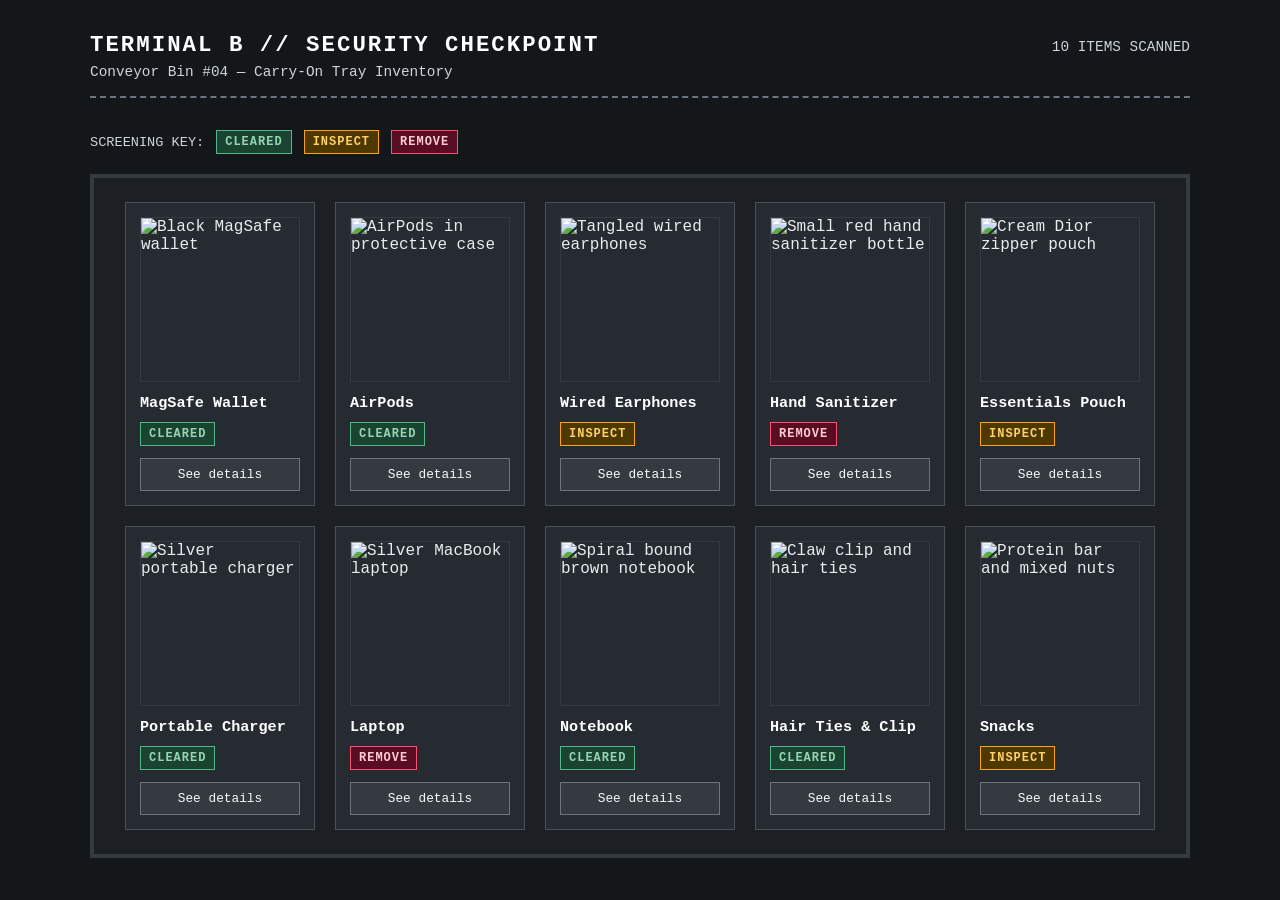
==== index.html @ ba91d83d "fix: sync all image paths and inline conveyor background" ====
<!DOCTYPE html>
<html lang="en">
<head>
  <meta charset="UTF-8">
  <meta name="viewport" content="width=device-width, initial-scale=1.0">
  <title>Security Screening Tray — Bin #04</title>
  <link rel="stylesheet" href="style.css">
</head>
<body style="background-image: linear-gradient(rgba(20, 23, 26, 0.55), rgba(20, 23, 26, 0.55)), url('images/conveyor.jpg'); background-size: cover; background-position: center; background-attachment: fixed;">
  <header class="site-header">
    <div>
      <h1>TERMINAL B // SECURITY CHECKPOINT</h1>
      <p>Conveyor Bin #04 — Carry-On Tray Inventory</p>
    </div>
    <p>10 ITEMS SCANNED</p>
  </header>

  <section class="filter-bar">
    <span>SCREENING KEY:</span>
    <span class="status cleared">CLEARED</span>
    <span class="status inspect">INSPECT</span>
    <span class="status remove">REMOVE</span>
  </section>

  <main class="tray-container">
    <div class="item-card delay-1">
      <img src="images/wallet.png" alt="Black MagSafe wallet">
      <h2>MagSafe Wallet</h2>
      <p class="status cleared">CLEARED</p>
      <a href="wallet.html">See details</a>
    </div>

    <div class="item-card delay-2">
      <img src="images/airpods.png" alt="AirPods in protective case">
      <h2>AirPods</h2>
      <p class="status cleared">CLEARED</p>
      <a href="airpods.html">See details</a>
    </div>

    <div class="item-card delay-3">
      <img src="images/earphones.png" alt="Tangled wired earphones">
      <h2>Wired Earphones</h2>
      <p class="status inspect">INSPECT</p>
      <a href="earphones.html">See details</a>
    </div>

    <div class="item-card delay-4">
      <img src="images/sanitizer.png" alt="Small red hand sanitizer bottle">
      <h2>Hand Sanitizer</h2>
      <p class="status remove">REMOVE</p>
      <a href="sanitizer.html">See details</a>
    </div>

    <div class="item-card delay-5">
      <img src="images/pouch.png" alt="Cream Dior zipper pouch">
      <h2>Essentials Pouch</h2>
      <p class="status inspect">INSPECT</p>
      <a href="pouch.html">See details</a>
    </div>

    <div class="item-card delay-6">
      <img src="images/charger.png" alt="Silver portable charger">
      <h2>Portable Charger</h2>
      <p class="status cleared">CLEARED</p>
      <a href="charger.html">See details</a>
    </div>

    <div class="item-card delay-7">
      <img src="images/laptop.jpeg" alt="Silver MacBook laptop">
      <h2>Laptop</h2>
      <p class="status remove">REMOVE</p>
      <a href="laptop.html">See details</a>
    </div>

    <div class="item-card delay-8">
      <img src="images/notebook.png" alt="Spiral bound brown notebook">
      <h2>Notebook</h2>
      <p class="status cleared">CLEARED</p>
      <a href="notebook.html">See details</a>
    </div>

    <div class="item-card delay-9">
      <img src="images/hairties.png" alt="Claw clip and hair ties">
      <h2>Hair Ties &amp; Clip</h2>
      <p class="status cleared">CLEARED</p>
      <a href="hairties.html">See details</a>
    </div>

    <div class="item-card delay-10">
      <img src="images/snacks.png" alt="Protein bar and mixed nuts">
      <h2>Snacks</h2>
      <p class="status inspect">INSPECT</p>
      <a href="snacks.html">See details</a>
    </div>
  </main>
</body>
</html>
---- style.css ----
* {
  box-sizing: border-box;
}

body {
  font-family: "Courier New", Courier, monospace;
  background-color: #14171a;
  color: #e8ecef;
  margin: 0;
  padding: 32px 20px;
  overflow-x: hidden;
}

.site-header {
  max-width: 1100px;
  margin: 0 auto 32px auto;
  border-bottom: 2px dashed #6c757d;
  padding-bottom: 16px;
  display: flex;
  justify-content: space-between;
  align-items: baseline;
  flex-wrap: wrap;
}

.site-header h1 {
  font-size: 1.4rem;
  letter-spacing: 2px;
  margin: 0;
  color: #ffffff;
}

.site-header p {
  font-size: 0.9rem;
  color: #ced4da;
  margin: 6px 0 0 0;
}

.filter-bar {
  max-width: 1100px;
  margin: 0 auto 20px auto;
  display: flex;
  align-items: center;
  gap: 12px;
  flex-wrap: wrap;
  font-size: 0.85rem;
  color: #ced4da;
}

.filter-bar .status {
  margin: 0;
}

.tray-container {
  display: flex;
  flex-wrap: wrap;
  justify-content: center;
  gap: 20px;
  max-width: 1100px;
  margin: 0 auto;
  padding: 24px;
  background-color: rgba(30, 34, 39, 0.88);
  border: 4px solid #343a40;
}

@keyframes conveyorSlide {
  from {
    opacity: 0;
    transform: translateX(120px);
  }
  to {
    opacity: 1;
    transform: translateX(0);
  }
}

.item-card {
  background-color: #262b31;
  border: 1px solid #495057;
  padding: 14px;
  width: 190px;
  text-align: left;
  display: flex;
  flex-direction: column;
  justify-content: space-between;
  opacity: 0;
  animation: conveyorSlide 0.9s ease-out forwards;
}

.item-card:hover {
  border-color: #adb5bd;
}

.delay-1 { animation-delay: 0.1s; }
.delay-2 { animation-delay: 0.25s; }
.delay-3 { animation-delay: 0.4s; }
.delay-4 { animation-delay: 0.55s; }
.delay-5 { animation-delay: 0.7s; }
.delay-6 { animation-delay: 0.85s; }
.delay-7 { animation-delay: 1.0s; }
.delay-8 { animation-delay: 1.15s; }
.delay-9 { animation-delay: 1.3s; }
.delay-10 { animation-delay: 1.45s; }

.item-card img {
  width: 100%;
  height: 165px;
  object-fit: cover;
  border: 1px solid #343a40;
  margin-bottom: 12px;
}

.item-card h2 {
  font-size: 0.95rem;
  margin: 0 0 10px 0;
  color: #ffffff;
}

.status {
  display: inline-block;
  font-size: 0.75rem;
  font-weight: bold;
  letter-spacing: 1px;
  padding: 4px 8px;
  margin: 0 0 12px 0;
  width: fit-content;
}

.cleared {
  background-color: #1b4332;
  color: #95d5b2;
  border: 1px solid #52b788;
}

.inspect {
  background-color: #4d3800;
  color: #ffd166;
  border: 1px solid #fca311;
}

.remove {
  background-color: #590d22;
  color: #ffccd5;
  border: 1px solid #ff4d6d;
}

.item-card a {
  display: block;
  text-align: center;
  padding: 8px;
  background-color: #343a40;
  color: #f8f9fa;
  text-decoration: none;
  font-size: 0.8rem;
  border: 1px solid #6c757d;
}

.item-card a:hover {
  background-color: #f8f9fa;
  color: #14171a;
}

.detail-page {
  max-width: 760px;
  margin: 0 auto;
  background-color: rgba(30, 34, 39, 0.95);
  border: 2px solid #495057;
  padding: 28px;
}

.back-link {
  display: inline-block;
  margin-bottom: 20px;
  color: #adb5bd;
  text-decoration: none;
  font-size: 0.85rem;
  border-bottom: 1px solid #adb5bd;
  padding-bottom: 2px;
}

.back-link:hover {
  color: #ffffff;
  border-color: #ffffff;
}

.detail-grid {
  display: flex;
  gap: 28px;
  flex-wrap: wrap;
  align-items: flex-start;
}

.detail-grid img {
  width: 280px;
  max-width: 100%;
  border: 2px solid #495057;
}

.detail-info {
  flex: 1;
  min-width: 240px;
}

.detail-info h1 {
  margin: 0 0 12px 0;
  font-size: 1.5rem;
  color: #ffffff;
}

.spec-table {
  width: 100%;
  border-collapse: collapse;
  margin-top: 16px;
  font-size: 0.85rem;
}

.spec-table th,
.spec-table td {
  border: 1px solid #495057;
  padding: 10px;
  text-align: left;
}

.spec-table th {
  background-color: #262b31;
  color: #adb5bd;
  width: 38%;
}
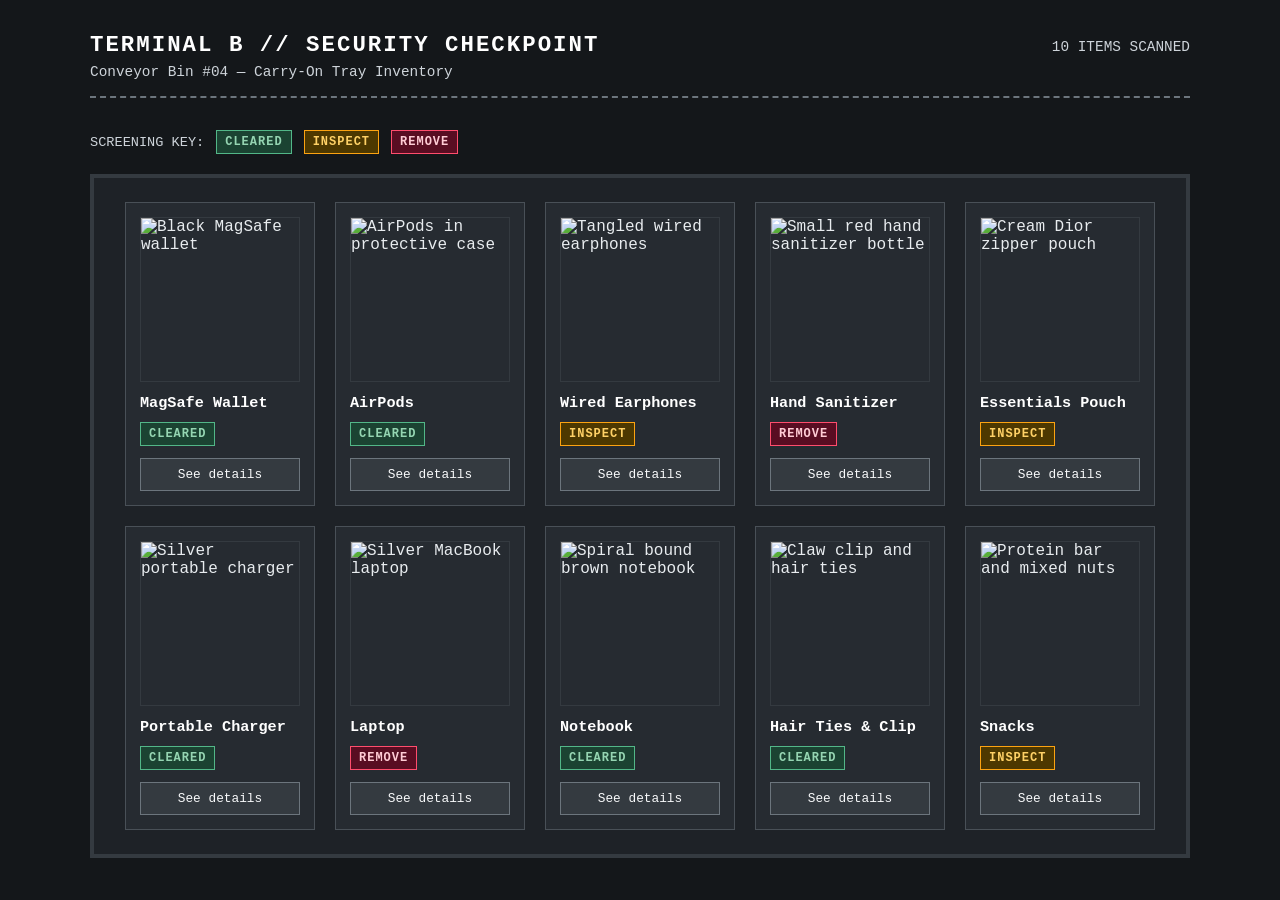
==== commit 83baf675: "style.css" ====
--- a/index.html
+++ b/index.html
@@ -6,7 +6,7 @@
   <title>Security Screening Tray — Bin #04</title>
   <link rel="stylesheet" href="style.css">
 </head>
-<body style="background-image: linear-gradient(rgba(20, 23, 26, 0.55), rgba(20, 23, 26, 0.55)), url('images/conveyor.jpg'); background-size: cover; background-position: center; background-attachment: fixed;">
+<body>
   <header class="site-header">
     <div>
       <h1>TERMINAL B // SECURITY CHECKPOINT</h1>
--- a/style.css
+++ b/style.css
@@ -58,7 +58,7 @@
   max-width: 1100px;
   margin: 0 auto;
   padding: 24px;
-  background-color: rgba(30, 34, 39, 0.88);
+  background-color: #1e2227;
   border: 4px solid #343a40;
 }
 
@@ -162,7 +162,7 @@
 .detail-page {
   max-width: 760px;
   margin: 0 auto;
-  background-color: rgba(30, 34, 39, 0.95);
+  background-color: #1e2227;
   border: 2px solid #495057;
   padding: 28px;
 }
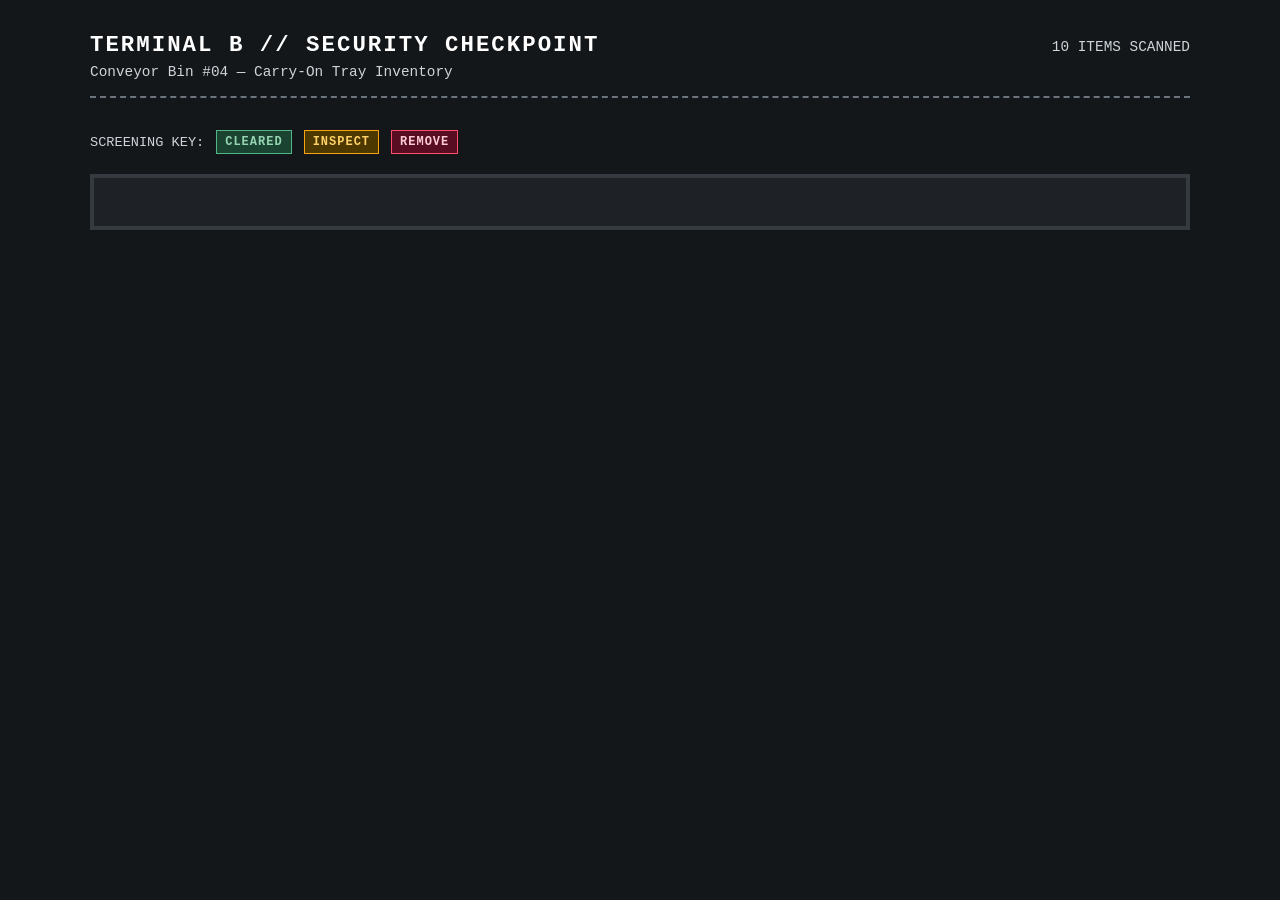
==== commit 101dbd22: "index.html" ====
--- a/index.html
+++ b/index.html
@@ -23,75 +23,4 @@
   </section>
 
   <main class="tray-container">
-    <div class="item-card delay-1">
-      <img src="images/wallet.png" alt="Black MagSafe wallet">
-      <h2>MagSafe Wallet</h2>
-      <p class="status cleared">CLEARED</p>
-      <a href="wallet.html">See details</a>
-    </div>
-
-    <div class="item-card delay-2">
-      <img src="images/airpods.png" alt="AirPods in protective case">
-      <h2>AirPods</h2>
-      <p class="status cleared">CLEARED</p>
-      <a href="airpods.html">See details</a>
-    </div>
-
-    <div class="item-card delay-3">
-      <img src="images/earphones.png" alt="Tangled wired earphones">
-      <h2>Wired Earphones</h2>
-      <p class="status inspect">INSPECT</p>
-      <a href="earphones.html">See details</a>
-    </div>
-
-    <div class="item-card delay-4">
-      <img src="images/sanitizer.png" alt="Small red hand sanitizer bottle">
-      <h2>Hand Sanitizer</h2>
-      <p class="status remove">REMOVE</p>
-      <a href="sanitizer.html">See details</a>
-    </div>
-
-    <div class="item-card delay-5">
-      <img src="images/pouch.png" alt="Cream Dior zipper pouch">
-      <h2>Essentials Pouch</h2>
-      <p class="status inspect">INSPECT</p>
-      <a href="pouch.html">See details</a>
-    </div>
-
-    <div class="item-card delay-6">
-      <img src="images/charger.png" alt="Silver portable charger">
-      <h2>Portable Charger</h2>
-      <p class="status cleared">CLEARED</p>
-      <a href="charger.html">See details</a>
-    </div>
-
-    <div class="item-card delay-7">
-      <img src="images/laptop.jpeg" alt="Silver MacBook laptop">
-      <h2>Laptop</h2>
-      <p class="status remove">REMOVE</p>
-      <a href="laptop.html">See details</a>
-    </div>
-
-    <div class="item-card delay-8">
-      <img src="images/notebook.png" alt="Spiral bound brown notebook">
-      <h2>Notebook</h2>
-      <p class="status cleared">CLEARED</p>
-      <a href="notebook.html">See details</a>
-    </div>
-
-    <div class="item-card delay-9">
-      <img src="images/hairties.png" alt="Claw clip and hair ties">
-      <h2>Hair Ties &amp; Clip</h2>
-      <p class="status cleared">CLEARED</p>
-      <a href="hairties.html">See details</a>
-    </div>
-
-    <div class="item-card delay-10">
-      <img src="images/snacks.png" alt="Protein bar and mixed nuts">
-      <h2>Snacks</h2>
-      <p class="status inspect">INSPECT</p>
-      <a href="snacks.html">See details</a>
-    </div>
-  </main>
-</body>
-</html>+    <div class="item-card
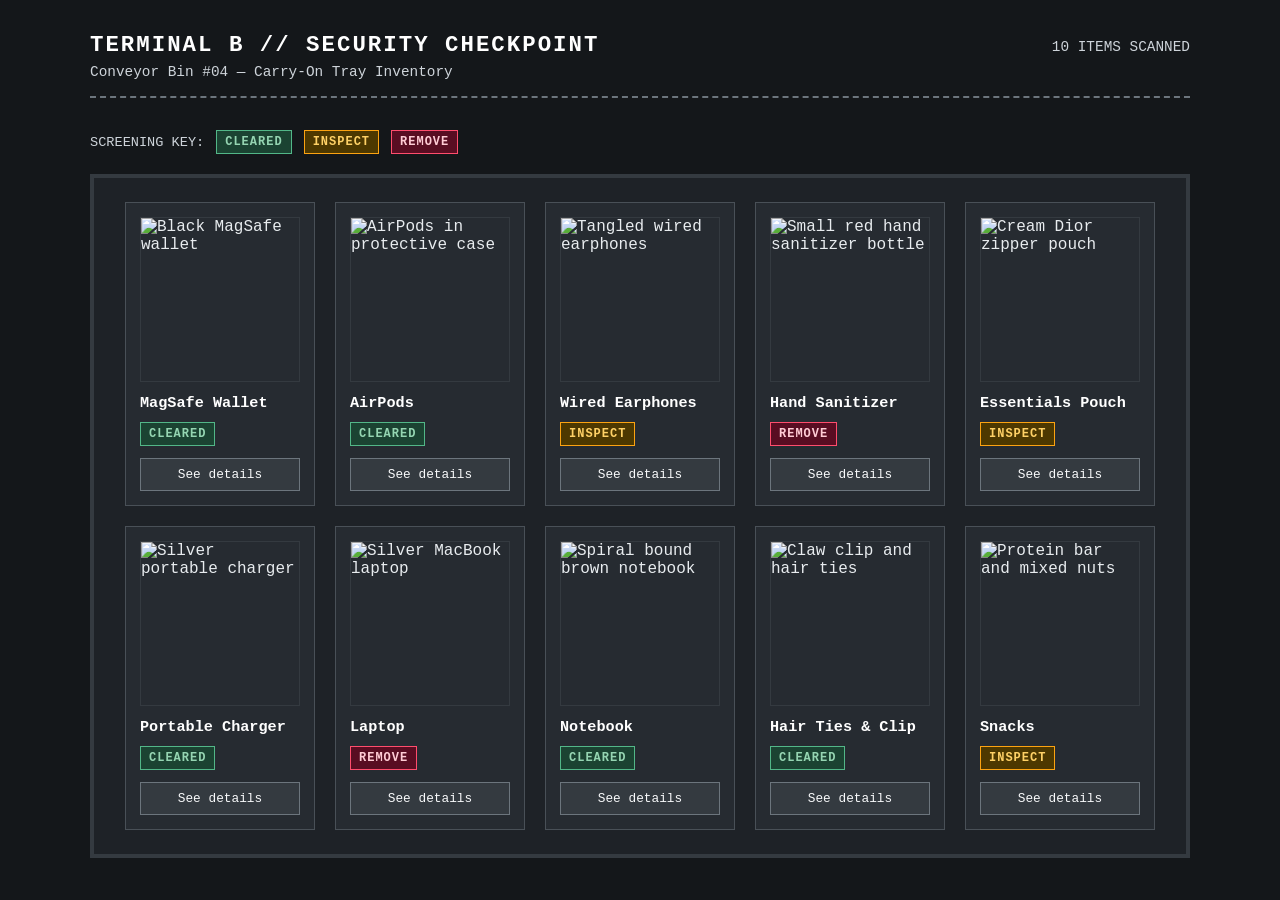
==== commit db936c29: "index.html" ====
--- a/index.html
+++ b/index.html
@@ -23,4 +23,75 @@
   </section>
 
   <main class="tray-container">
-    <div class="item-card+    <div class="item-card delay-1">
+      <img src="images/wallet.png" alt="Black MagSafe wallet">
+      <h2>MagSafe Wallet</h2>
+      <p class="status cleared">CLEARED</p>
+      <a href="wallet.html">See details</a>
+    </div>
+
+    <div class="item-card delay-2">
+      <img src="images/airpods.png" alt="AirPods in protective case">
+      <h2>AirPods</h2>
+      <p class="status cleared">CLEARED</p>
+      <a href="airpods.html">See details</a>
+    </div>
+
+    <div class="item-card delay-3">
+      <img src="images/earphones.png" alt="Tangled wired earphones">
+      <h2>Wired Earphones</h2>
+      <p class="status inspect">INSPECT</p>
+      <a href="earphones.html">See details</a>
+    </div>
+
+    <div class="item-card delay-4">
+      <img src="images/sanitizer.png" alt="Small red hand sanitizer bottle">
+      <h2>Hand Sanitizer</h2>
+      <p class="status remove">REMOVE</p>
+      <a href="sanitizer.html">See details</a>
+    </div>
+
+    <div class="item-card delay-5">
+      <img src="images/pouch.png" alt="Cream Dior zipper pouch">
+      <h2>Essentials Pouch</h2>
+      <p class="status inspect">INSPECT</p>
+      <a href="pouch.html">See details</a>
+    </div>
+
+    <div class="item-card delay-6">
+      <img src="images/charger.png" alt="Silver portable charger">
+      <h2>Portable Charger</h2>
+      <p class="status cleared">CLEARED</p>
+      <a href="charger.html">See details</a>
+    </div>
+
+    <div class="item-card delay-7">
+      <img src="images/laptop.jpeg" alt="Silver MacBook laptop">
+      <h2>Laptop</h2>
+      <p class="status remove">REMOVE</p>
+      <a href="laptop.html">See details</a>
+    </div>
+
+    <div class="item-card delay-8">
+      <img src="images/notebook.png" alt="Spiral bound brown notebook">
+      <h2>Notebook</h2>
+      <p class="status cleared">CLEARED</p>
+      <a href="notebook.html">See details</a>
+    </div>
+
+    <div class="item-card delay-9">
+      <img src="images/hairties.png" alt="Claw clip and hair ties">
+      <h2>Hair Ties &amp; Clip</h2>
+      <p class="status cleared">CLEARED</p>
+      <a href="hairties.html">See details</a>
+    </div>
+
+    <div class="item-card delay-10">
+      <img src="images/snacks.png" alt="Protein bar and mixed nuts">
+      <h2>Snacks</h2>
+      <p class="status inspect">INSPECT</p>
+      <a href="snacks.html">See details</a>
+    </div>
+  </main>
+</body>
+</html>
--- a/style.css
+++ b/style.css
@@ -82,8 +82,7 @@
   display: flex;
   flex-direction: column;
   justify-content: space-between;
-  opacity: 0;
-  animation: conveyorSlide 0.9s ease-out forwards;
+  animation: conveyorSlide 0.9s ease-out backwards;
 }
 
 .item-card:hover {
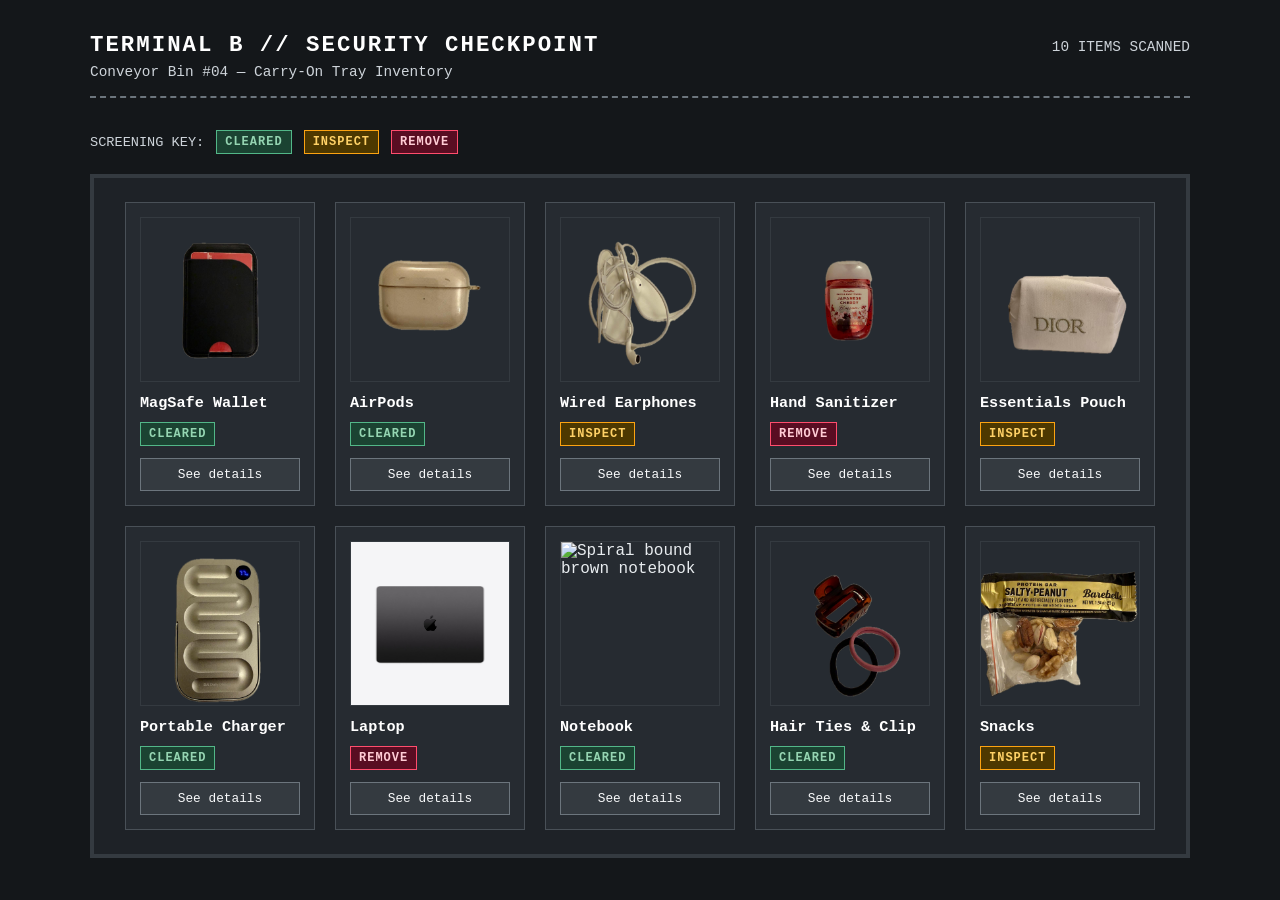
==== commit 6fcbd944: "index.html" ====
--- a/index.html
+++ b/index.html
@@ -24,70 +24,70 @@
 
   <main class="tray-container">
     <div class="item-card delay-1">
-      <img src="images/wallet.png" alt="Black MagSafe wallet">
+      <img src="images /wallet.png" alt="Black MagSafe wallet">
       <h2>MagSafe Wallet</h2>
       <p class="status cleared">CLEARED</p>
       <a href="wallet.html">See details</a>
     </div>
 
     <div class="item-card delay-2">
-      <img src="images/airpods.png" alt="AirPods in protective case">
+      <img src="images /airpods.png" alt="AirPods in protective case">
       <h2>AirPods</h2>
       <p class="status cleared">CLEARED</p>
       <a href="airpods.html">See details</a>
     </div>
 
     <div class="item-card delay-3">
-      <img src="images/earphones.png" alt="Tangled wired earphones">
+      <img src="images /earphones.png" alt="Tangled wired earphones">
       <h2>Wired Earphones</h2>
       <p class="status inspect">INSPECT</p>
       <a href="earphones.html">See details</a>
     </div>
 
     <div class="item-card delay-4">
-      <img src="images/sanitizer.png" alt="Small red hand sanitizer bottle">
+      <img src="images /sanitizer.png" alt="Small red hand sanitizer bottle">
       <h2>Hand Sanitizer</h2>
       <p class="status remove">REMOVE</p>
       <a href="sanitizer.html">See details</a>
     </div>
 
     <div class="item-card delay-5">
-      <img src="images/pouch.png" alt="Cream Dior zipper pouch">
+      <img src="images /pouch.png" alt="Cream Dior zipper pouch">
       <h2>Essentials Pouch</h2>
       <p class="status inspect">INSPECT</p>
       <a href="pouch.html">See details</a>
     </div>
 
     <div class="item-card delay-6">
-      <img src="images/charger.png" alt="Silver portable charger">
+      <img src="images /charger.png" alt="Silver portable charger">
       <h2>Portable Charger</h2>
       <p class="status cleared">CLEARED</p>
       <a href="charger.html">See details</a>
     </div>
 
     <div class="item-card delay-7">
-      <img src="images/laptop.jpeg" alt="Silver MacBook laptop">
+      <img src="images /laptop.jpeg" alt="Silver MacBook laptop">
       <h2>Laptop</h2>
       <p class="status remove">REMOVE</p>
       <a href="laptop.html">See details</a>
     </div>
 
     <div class="item-card delay-8">
-      <img src="images/notebook.png" alt="Spiral bound brown notebook">
+      <img src="images notebook.png" alt="Spiral bound brown notebook">
       <h2>Notebook</h2>
       <p class="status cleared">CLEARED</p>
       <a href="notebook.html">See details</a>
     </div>
 
     <div class="item-card delay-9">
-      <img src="images/hairties.png" alt="Claw clip and hair ties">
+      <img src="images /hairties.png" alt="Claw clip and hair ties">
       <h2>Hair Ties &amp; Clip</h2>
       <p class="status cleared">CLEARED</p>
       <a href="hairties.html">See details</a>
     </div>
 
     <div class="item-card delay-10">
-      <img src="images/snacks.png" alt="Protein bar and mixed nuts">
+      <img src="images /snacks.png" alt="Protein bar and mixed nuts">
       <h2>Snacks</h2>
       <p class="status inspect">INSPECT</p>
       <a href="snacks.html">See details</a>
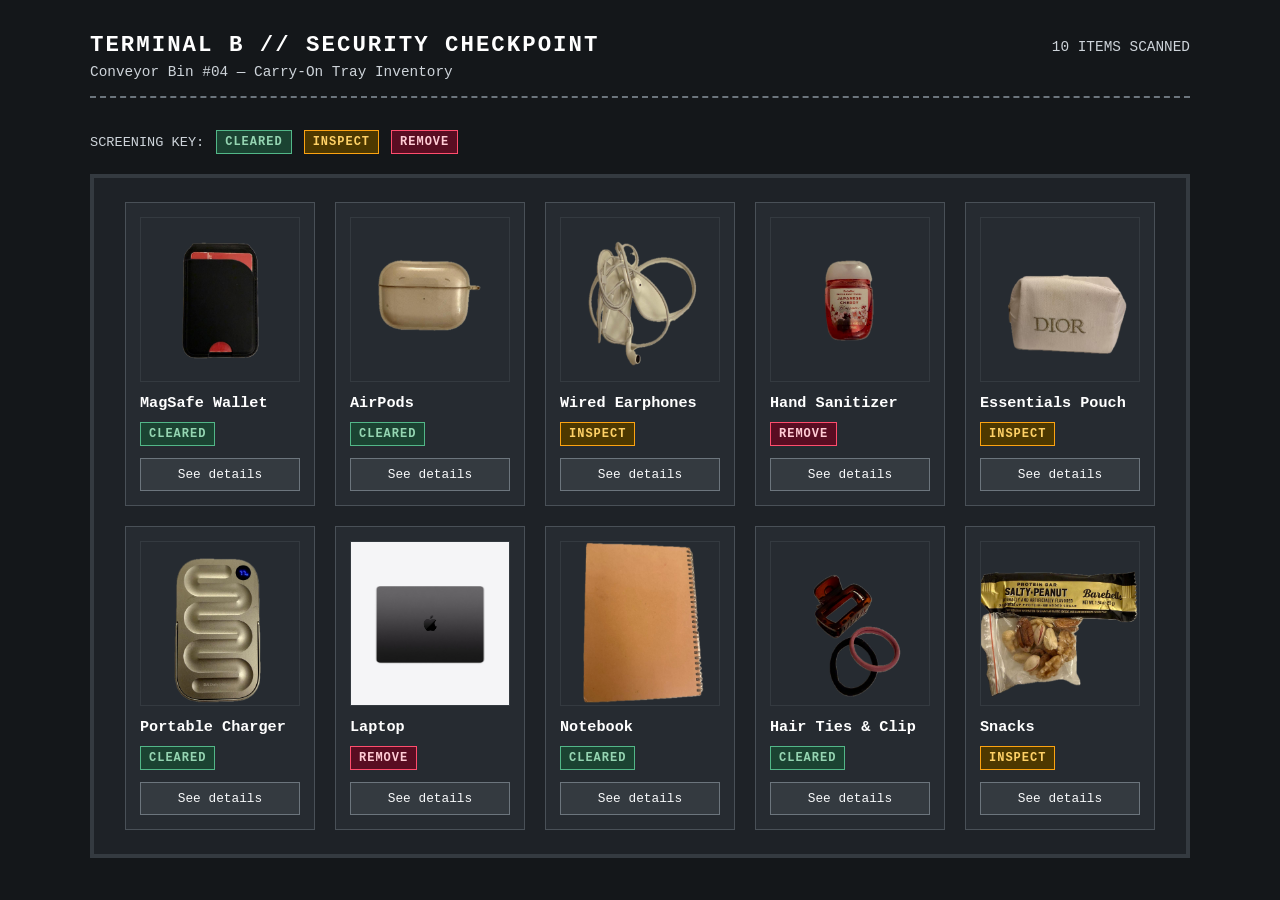
==== commit 58eb6b55: "fix: rename images folder, clean paths" ====
--- a/index.html
+++ b/index.html
@@ -24,70 +24,70 @@
 
   <main class="tray-container">
     <div class="item-card delay-1">
-      <img src="images /wallet.png" alt="Black MagSafe wallet">
+      <img src="images/wallet.png" alt="Black MagSafe wallet">
       <h2>MagSafe Wallet</h2>
       <p class="status cleared">CLEARED</p>
       <a href="wallet.html">See details</a>
     </div>
 
     <div class="item-card delay-2">
-      <img src="images /airpods.png" alt="AirPods in protective case">
+      <img src="images/airpods.png" alt="AirPods in protective case">
       <h2>AirPods</h2>
       <p class="status cleared">CLEARED</p>
       <a href="airpods.html">See details</a>
     </div>
 
     <div class="item-card delay-3">
-      <img src="images /earphones.png" alt="Tangled wired earphones">
+      <img src="images/earphones.png" alt="Tangled wired earphones">
       <h2>Wired Earphones</h2>
       <p class="status inspect">INSPECT</p>
       <a href="earphones.html">See details</a>
     </div>
 
     <div class="item-card delay-4">
-      <img src="images /sanitizer.png" alt="Small red hand sanitizer bottle">
+      <img src="images/sanitizer.png" alt="Small red hand sanitizer bottle">
       <h2>Hand Sanitizer</h2>
       <p class="status remove">REMOVE</p>
       <a href="sanitizer.html">See details</a>
     </div>
 
     <div class="item-card delay-5">
-      <img src="images /pouch.png" alt="Cream Dior zipper pouch">
+      <img src="images/pouch.png" alt="Cream Dior zipper pouch">
       <h2>Essentials Pouch</h2>
       <p class="status inspect">INSPECT</p>
       <a href="pouch.html">See details</a>
     </div>
 
     <div class="item-card delay-6">
-      <img src="images /charger.png" alt="Silver portable charger">
+      <img src="images/charger.png" alt="Silver portable charger">
       <h2>Portable Charger</h2>
       <p class="status cleared">CLEARED</p>
       <a href="charger.html">See details</a>
     </div>
 
     <div class="item-card delay-7">
-      <img src="images /laptop.jpeg" alt="Silver MacBook laptop">
+      <img src="images/laptop.jpeg" alt="Silver MacBook laptop">
       <h2>Laptop</h2>
       <p class="status remove">REMOVE</p>
       <a href="laptop.html">See details</a>
     </div>
 
     <div class="item-card delay-8">
-      <img src="images notebook.png" alt="Spiral bound brown notebook">
+      <img src="images/notebook.png" alt="Spiral bound brown notebook">
       <h2>Notebook</h2>
       <p class="status cleared">CLEARED</p>
       <a href="notebook.html">See details</a>
     </div>
 
     <div class="item-card delay-9">
-      <img src="images /hairties.png" alt="Claw clip and hair ties">
+      <img src="images/hairties.png" alt="Claw clip and hair ties">
       <h2>Hair Ties &amp; Clip</h2>
       <p class="status cleared">CLEARED</p>
       <a href="hairties.html">See details</a>
     </div>
 
     <div class="item-card delay-10">
-      <img src="images /snacks.png" alt="Protein bar and mixed nuts">
+      <img src="images/snacks.png" alt="Protein bar and mixed nuts">
       <h2>Snacks</h2>
       <p class="status inspect">INSPECT</p>
       <a href="snacks.html">See details</a>
